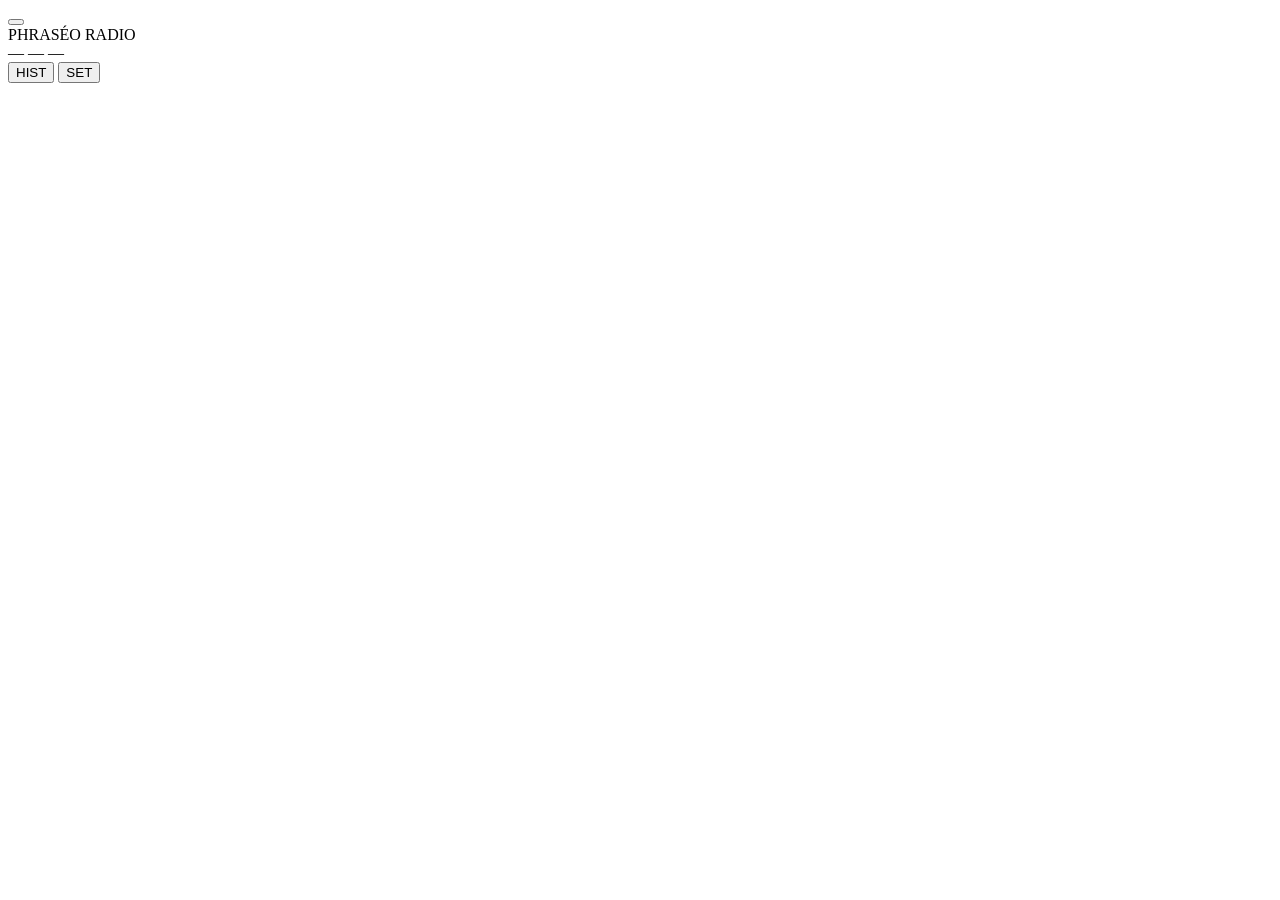
==== index.html @ 0544598f "Add files via upload" ====
<!DOCTYPE html>
<html lang="fr">
<head>
  <meta charset="utf-8">
  <meta name="viewport" content="width=device-width, initial-scale=1, viewport-fit=cover">
  <meta name="theme-color" content="#2B2F33">
  <meta name="apple-mobile-web-app-capable" content="yes">
  <meta name="apple-mobile-web-app-status-bar-style" content="black-translucent">
  <meta name="apple-mobile-web-app-title" content="Phraséo">
  <meta name="description" content="Entraînement à la phraséologie radio VFR (ATIS, AFIS, auto-information) selon le manuel DSNA.">
  <title>Phraséo Radio</title>
  <link rel="manifest" href="manifest.webmanifest">
  <link rel="apple-touch-icon" href="icons/apple-touch-icon.png">
  <link rel="icon" href="icons/icon-192.png">
  <link rel="preconnect" href="https://fonts.googleapis.com">
  <link rel="preconnect" href="https://fonts.gstatic.com" crossorigin>
  <link href="https://fonts.googleapis.com/css2?family=B612:wght@400;700&family=B612+Mono:wght@400;700&display=swap" rel="stylesheet">
  <link rel="stylesheet" href="css/style.css">
</head>
<body>
  <div class="app">
    <!-- Façade radio : toujours visible -->
    <header class="radio" id="radio">
      <div class="radio-top">
        <button class="knob" id="btn-home" aria-label="Retour aux exercices">
          <span class="knob-face"></span>
        </button>
        <div class="lcd" id="lcd" aria-live="polite">
          <div class="lcd-row lcd-main">
            <span id="lcd-station">PHRASÉO RADIO</span>
            <span class="lamp" id="lamp" aria-hidden="true"></span>
          </div>
          <div class="lcd-row lcd-sub">
            <span id="lcd-freq">— — —</span>
            <span id="lcd-info"></span>
            <span id="lcd-qnh"></span>
          </div>
        </div>
        <div class="radio-buttons">
          <button class="hw" id="btn-history" aria-label="Historique">HIST</button>
          <button class="hw" id="btn-settings" aria-label="Réglages">SET</button>
        </div>
      </div>
    </header>

    <main id="screen"></main>
  </div>

  <template id="tpl-home">
    <section class="home">
      <div class="setup">
        <div class="seg" role="radiogroup" aria-label="Langue">
          <button data-lang="fr" role="radio">Français</button>
          <button data-lang="en" role="radio">English</button>
        </div>
        <div class="seg" role="radiogroup" aria-label="Mode">
          <button data-mode="debutant" role="radio">Débutant</button>
          <button data-mode="experimente" role="radio">Expérimenté</button>
        </div>
        <p class="mode-help" id="mode-help"></p>
        <p class="mode-help" id="engine-line"></p>
      </div>
      <div id="notices"></div>
      <div id="scenario-list"></div>
      <p class="disclaimer">Pistes et fréquences des aérodromes sont indicatives : la référence reste la carte VAC du SIA. Phraséologie basée sur le Manuel DSNA, 10e édition (avril 2023).</p>
    </section>
  </template>

  <script type="module" src="js/app.js"></script>
</body>
</html>
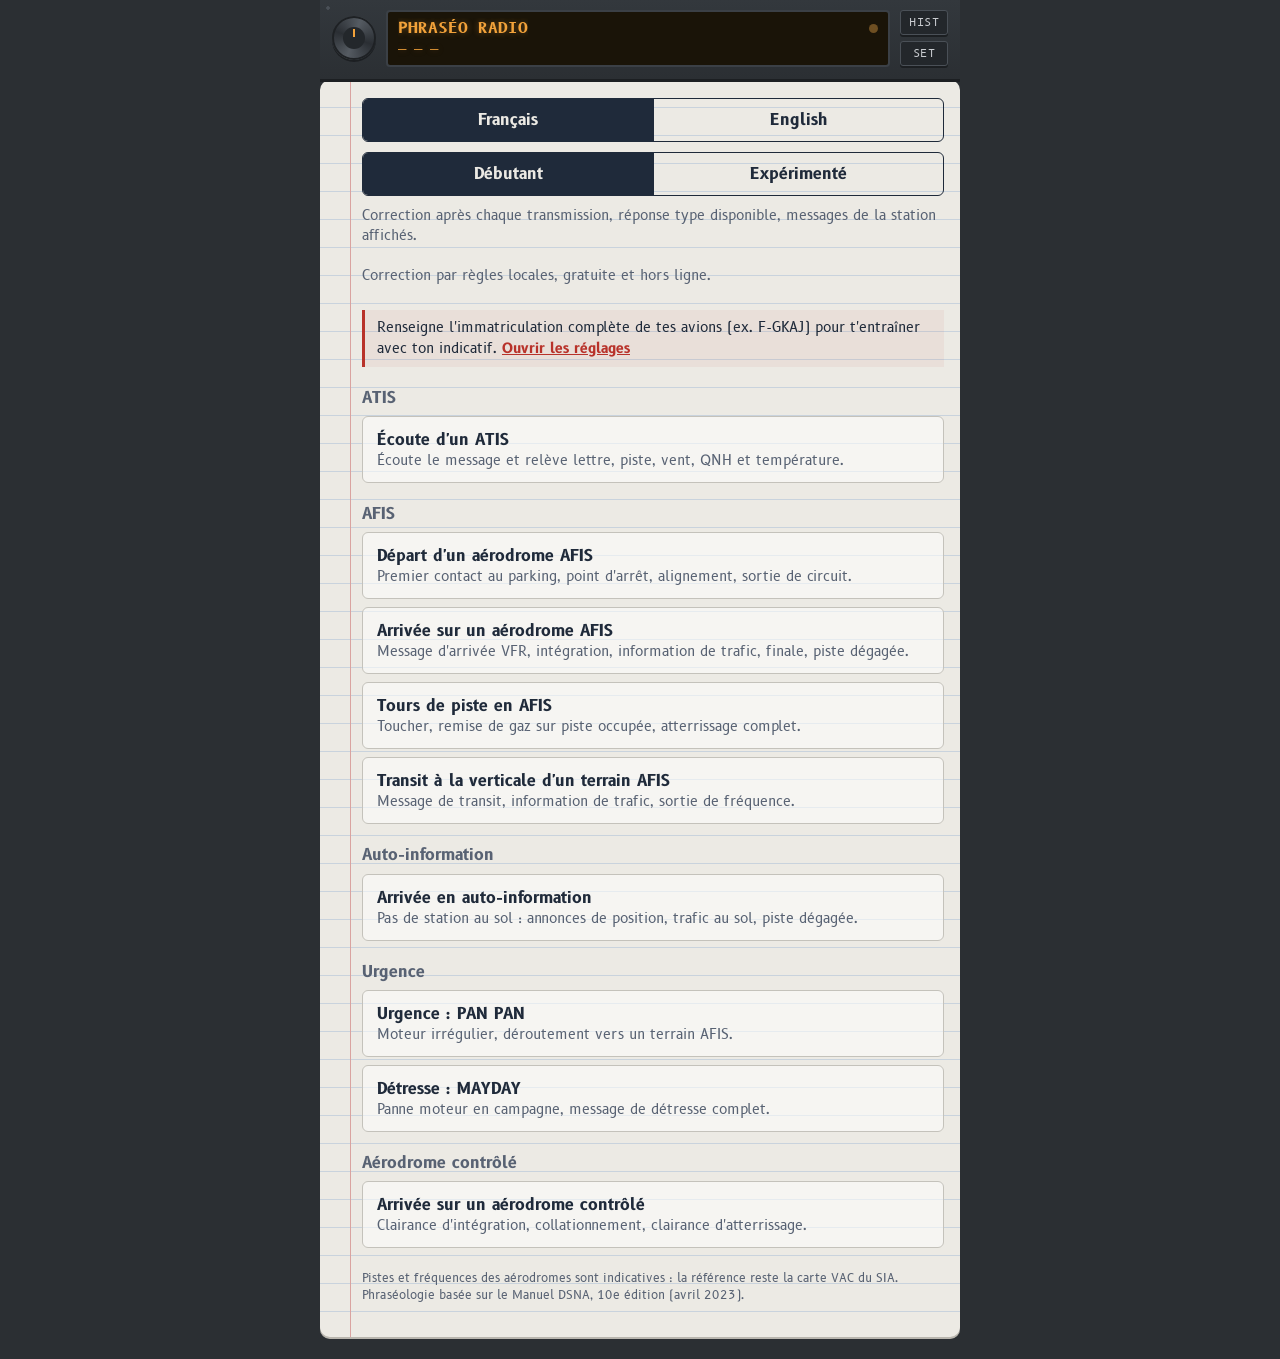
==== commit 5b4fe7ff: "Add files via upload" ====
--- a/index.html
+++ b/index.html
@@ -10,12 +10,12 @@
   <meta name="description" content="Entraînement à la phraséologie radio VFR (ATIS, AFIS, auto-information) selon le manuel DSNA.">
   <title>Phraséo Radio</title>
   <link rel="manifest" href="manifest.webmanifest">
-  <link rel="apple-touch-icon" href="icons/apple-touch-icon.png">
-  <link rel="icon" href="icons/icon-192.png">
+  <link rel="apple-touch-icon" href="apple-touch-icon.png">
+  <link rel="icon" href="icon-192.png">
   <link rel="preconnect" href="https://fonts.googleapis.com">
   <link rel="preconnect" href="https://fonts.gstatic.com" crossorigin>
   <link href="https://fonts.googleapis.com/css2?family=B612:wght@400;700&family=B612+Mono:wght@400;700&display=swap" rel="stylesheet">
-  <link rel="stylesheet" href="css/style.css">
+  <link rel="stylesheet" href="style.css">
 </head>
 <body>
   <div class="app">
@@ -66,6 +66,6 @@
     </section>
   </template>
 
-  <script type="module" src="js/app.js"></script>
+  <script type="module" src="app.js"></script>
 </body>
 </html>
--- a/style.css
+++ b/style.css
@@ -0,0 +1,248 @@
+/* Phraséo Radio — façade de radio VHF en haut, planchette de genou (kneeboard) en dessous.
+   Typo : B612 / B612 Mono, polices conçues pour les écrans de cockpit. */
+
+:root {
+  --panel: #2B2F33;
+  --panel-edge: #1C1F22;
+  --bezel: #3B4046;
+  --lcd-bg: #1A1408;
+  --lcd: #F2A23A;
+  --lcd-dim: #6E4F22;
+  --paper: #ECEAE4;
+  --paper-line: #C9D3DD;
+  --margin-line: #D9A3A0;
+  --ink: #1F2A3A;
+  --ink-soft: #586273;
+  --red: #B8322A;
+  --ok: #2E7448;
+  --warn: #9A6A12;
+  --font: 'B612', 'Avenir Next', 'Segoe UI', system-ui, sans-serif;
+  --mono: 'B612 Mono', 'SF Mono', Menlo, Consolas, monospace;
+  --safe-b: env(safe-area-inset-bottom, 0px);
+  --safe-t: env(safe-area-inset-top, 0px);
+}
+
+* { box-sizing: border-box; }
+html, body { margin: 0; height: 100%; }
+body {
+  background: var(--panel);
+  color: var(--ink);
+  font-family: var(--font);
+  font-size: 16px;
+  line-height: 1.45;
+  -webkit-font-smoothing: antialiased;
+  -webkit-tap-highlight-color: transparent;
+}
+button { font-family: inherit; font-size: inherit; color: inherit; cursor: pointer; }
+button:focus-visible, textarea:focus-visible, input:focus-visible, select:focus-visible {
+  outline: 2px solid var(--lcd); outline-offset: 2px;
+}
+
+.app { display: flex; flex-direction: column; min-height: 100%; max-width: 640px; margin: 0 auto; }
+
+/* ── Façade radio ─────────────────────────────────────────────── */
+.radio {
+  position: sticky; top: 0; z-index: 10;
+  padding: calc(var(--safe-t) + 10px) 12px 12px;
+  background:
+    radial-gradient(circle at 8px 8px, #4a5057 1.5px, transparent 2px) 0 0 / 100% 100% no-repeat,
+    linear-gradient(#33383d, var(--panel));
+  border-bottom: 3px solid var(--panel-edge);
+}
+.radio-top { display: grid; grid-template-columns: 44px 1fr auto; gap: 10px; align-items: center; }
+.knob {
+  width: 44px; height: 44px; border-radius: 50%; border: 0; padding: 0;
+  background: conic-gradient(from 20deg, #555b62, #2a2e33, #555b62, #2a2e33, #555b62);
+  box-shadow: 0 2px 0 var(--panel-edge), inset 0 0 0 2px #1e2124;
+}
+.knob-face { display: block; width: 22px; height: 22px; margin: 11px; border-radius: 50%; background: #23272b; position: relative; }
+.knob-face::after { content: ''; position: absolute; left: 10px; top: 2px; width: 2px; height: 8px; background: var(--lcd); }
+.lcd {
+  background: var(--lcd-bg);
+  border: 2px solid var(--bezel);
+  border-radius: 4px;
+  padding: 6px 10px;
+  font-family: var(--mono);
+  color: var(--lcd);
+  text-shadow: 0 0 6px rgba(242, 162, 58, .35);
+  min-width: 0;
+}
+.lcd-row { display: flex; gap: 12px; align-items: baseline; white-space: nowrap; overflow: hidden; }
+.lcd-main { font-size: 15px; font-weight: 700; justify-content: space-between; }
+.lcd-main span:first-child { overflow: hidden; text-overflow: ellipsis; }
+.lcd-sub { font-size: 13px; color: var(--lcd); opacity: .85; }
+.lcd-sub span:empty { display: none; }
+.lamp { flex: none; width: 9px; height: 9px; border-radius: 50%; background: var(--lcd-dim); }
+.lamp.rx { background: #64d27c; box-shadow: 0 0 8px #64d27c; }
+.lamp.tx { background: #ff5a4a; box-shadow: 0 0 8px #ff5a4a; }
+.radio-buttons { display: flex; flex-direction: column; gap: 6px; }
+.hw {
+  font-family: var(--mono); font-size: 11px; letter-spacing: .04em;
+  background: #23272b; color: #c9ccd0; border: 1px solid #4a5057; border-radius: 3px;
+  padding: 4px 8px; box-shadow: 0 2px 0 var(--panel-edge);
+}
+.hw:active { transform: translateY(1px); box-shadow: none; }
+
+/* ── Planchette ───────────────────────────────────────────────── */
+main {
+  flex: 1;
+  background:
+    linear-gradient(90deg, transparent 30px, var(--margin-line) 30px, var(--margin-line) 31px, transparent 31px),
+    repeating-linear-gradient(var(--paper) 0 27px, var(--paper-line) 27px 28px);
+  background-color: var(--paper);
+  padding: 18px 16px calc(24px + var(--safe-b)) 42px;
+  border-radius: 10px 10px 0 0;
+  margin-top: -2px;
+  box-shadow: 0 -2px 0 #b9b6ae inset;
+}
+
+h1, h2, h3 { font-weight: 700; line-height: 1.2; margin: 0; }
+h2 { font-size: 22px; margin-bottom: 4px; }
+h3 { font-size: 16px; margin: 22px 0 8px; color: var(--ink-soft); }
+p { margin: 0 0 10px; max-width: 70ch; }
+
+/* Accueil */
+.setup { display: grid; gap: 10px; margin-bottom: 14px; }
+.seg { display: grid; grid-template-columns: 1fr 1fr; border: 1.5px solid var(--ink); border-radius: 6px; overflow: hidden; }
+.seg button { border: 0; background: transparent; padding: 10px 6px; font-weight: 700; }
+.seg button + button { border-left: 1.5px solid var(--ink); }
+.seg button[aria-checked="true"] { background: var(--ink); color: var(--paper); }
+.mode-help { font-size: 14px; color: var(--ink-soft); }
+
+.notice {
+  border-left: 3px solid var(--red); background: rgba(184, 50, 42, .06);
+  padding: 8px 12px; margin-bottom: 12px; font-size: 14px;
+}
+.notice button { background: none; border: 0; padding: 0; color: var(--red); font-weight: 700; text-decoration: underline; }
+
+.scn {
+  display: block; width: 100%; text-align: left;
+  background: rgba(255, 255, 255, .55); border: 1px solid #c4c2bb; border-radius: 6px;
+  padding: 12px 14px; margin-bottom: 8px;
+}
+.scn:active { background: rgba(255, 255, 255, .9); }
+.scn strong { display: block; font-size: 16px; }
+.scn span { display: block; font-size: 14px; color: var(--ink-soft); }
+.scn .last { font-family: var(--mono); font-size: 12px; margin-top: 4px; color: var(--ink-soft); }
+.disclaimer { font-size: 12px; color: var(--ink-soft); margin-top: 22px; }
+
+/* Session : journal des échanges */
+.session-head { margin-bottom: 14px; }
+.session-head p { color: var(--ink-soft); font-size: 14px; margin: 2px 0 0; }
+.log { display: grid; gap: 12px; padding-bottom: 8px; }
+.msg { font-family: var(--mono); font-size: 15px; line-height: 1.5; }
+.msg .who { display: block; font-family: var(--font); font-size: 12px; color: var(--ink-soft); }
+.msg.station { padding-left: 10px; border-left: 3px solid var(--ink); }
+.msg.other { padding-left: 10px; border-left: 3px dashed var(--ink-soft); color: var(--ink-soft); }
+.msg.pilot { padding-left: 10px; border-left: 3px solid var(--lcd-dim); }
+.msg .hidden-text { color: var(--ink-soft); font-family: var(--font); font-size: 14px; }
+.msg .reveal { background: none; border: 0; padding: 0; color: var(--ink); text-decoration: underline; font-family: var(--font); font-size: 14px; }
+.atis-text { white-space: pre-line; }
+
+.sit {
+  background: rgba(255, 255, 255, .7); border: 1.5px solid var(--ink); border-radius: 6px;
+  padding: 10px 12px; font-size: 15px;
+}
+.sit .src { display: block; font-size: 12px; color: var(--ink-soft); margin-top: 4px; }
+.hint { margin-top: 8px; font-family: var(--mono); font-size: 14px; color: var(--ink-soft); }
+.hint[hidden] { display: none; }
+.link { background: none; border: 0; padding: 0; color: var(--ink); text-decoration: underline; font-size: 14px; }
+
+/* Correction au stylo rouge */
+.eval { border-radius: 6px; padding: 10px 12px; background: rgba(255, 255, 255, .75); border: 1px solid #c4c2bb; }
+.eval-head { display: flex; justify-content: space-between; align-items: baseline; gap: 8px; }
+.verdict { font-weight: 700; }
+.verdict.correct { color: var(--ok); }
+.verdict.acceptable { color: var(--warn); }
+.verdict.incorrect { color: var(--red); }
+.score { font-family: var(--mono); font-weight: 700; font-size: 18px; }
+.rb { display: flex; flex-wrap: wrap; gap: 6px; margin: 8px 0; }
+.rb span { font-family: var(--mono); font-size: 12px; padding: 2px 7px; border-radius: 3px; border: 1px solid currentColor; }
+.rb .ok { color: var(--ok); }
+.rb .ko { color: var(--red); }
+.err { margin: 8px 0 0; padding: 0; list-style: none; display: grid; gap: 8px; }
+.err li { font-size: 14px; border-left: 2px solid var(--red); padding-left: 8px; }
+.err li.mineure { border-left-color: var(--warn); }
+.err li.conseil { border-left-color: var(--ink-soft); }
+.err s { color: var(--red); text-decoration-thickness: 2px; font-family: var(--mono); }
+.err ins { text-decoration: none; color: var(--ok); font-family: var(--mono); font-weight: 700; }
+.err small { display: block; color: var(--ink-soft); }
+.fixed { font-family: var(--mono); font-size: 14px; margin-top: 10px; color: var(--ok); }
+.comment { font-size: 14px; color: var(--ink-soft); margin-top: 8px; }
+.local-tag { font-size: 12px; color: var(--warn); }
+
+/* Dock de transmission */
+.dock {
+  position: sticky; bottom: 0; margin: 12px -16px calc(-24px - var(--safe-b)) -42px;
+  padding: 12px 16px calc(14px + var(--safe-b));
+  background: var(--panel); color: #e8e6e1;
+  border-top: 3px solid var(--panel-edge);
+  display: grid; gap: 10px;
+}
+.dock textarea {
+  width: 100%; min-height: 64px; resize: vertical;
+  font-family: var(--mono); font-size: 15px;
+  background: var(--lcd-bg); color: var(--lcd); border: 2px solid var(--bezel); border-radius: 4px; padding: 8px;
+}
+.dock textarea::placeholder { color: var(--lcd-dim); }
+.dock-row { display: grid; grid-template-columns: 1fr auto; gap: 10px; align-items: center; }
+.ptt {
+  height: 64px; border-radius: 8px; border: 0;
+  background: linear-gradient(#3b4046, #2a2e33);
+  box-shadow: 0 4px 0 var(--panel-edge), inset 0 0 0 2px #4d535a;
+  color: #e8e6e1; font-weight: 700; font-size: 17px;
+  touch-action: none; user-select: none; -webkit-user-select: none;
+}
+.ptt.on { background: #7a1f19; box-shadow: 0 1px 0 var(--panel-edge), inset 0 0 0 2px #ff5a4a; transform: translateY(3px); }
+.ptt:disabled { opacity: .5; }
+.btn {
+  border-radius: 6px; padding: 12px 16px; font-weight: 700; border: 1.5px solid var(--ink);
+  background: transparent;
+}
+.btn.primary { background: var(--ink); color: var(--paper); }
+.dock .btn { border-color: var(--lcd); color: var(--lcd); }
+.dock .btn.primary { background: var(--lcd); color: var(--lcd-bg); }
+.btn:disabled { opacity: .45; }
+.actions { display: flex; flex-wrap: wrap; gap: 8px; }
+.dock-note { font-size: 12px; color: #a9adb2; margin: 0; }
+
+/* Quiz ATIS */
+.quiz { display: grid; gap: 10px; }
+.quiz label { display: grid; grid-template-columns: 120px 1fr auto; gap: 8px; align-items: center; font-size: 14px; }
+.quiz input { font-family: var(--mono); font-size: 16px; padding: 8px; border: 1.5px solid var(--ink); border-radius: 4px; background: #fff; min-width: 0; }
+.quiz .res { font-family: var(--mono); font-size: 13px; }
+.quiz .res.ok { color: var(--ok); }
+.quiz .res.ko { color: var(--red); }
+
+/* Réglages & historique */
+.form { display: grid; gap: 14px; }
+.field { display: grid; gap: 4px; }
+.field > span { font-size: 14px; font-weight: 700; }
+.field small { color: var(--ink-soft); font-size: 13px; }
+.field input, .field select {
+  font-family: var(--mono); font-size: 16px; padding: 10px; border: 1.5px solid var(--ink); border-radius: 4px; background: #fff; width: 100%;
+}
+.pair { display: grid; grid-template-columns: 1.3fr 1fr; gap: 8px; }
+.usage { font-family: var(--mono); font-size: 13px; }
+
+.hist-item { border-bottom: 1px solid #c4c2bb; padding: 10px 0; }
+.hist-item summary { list-style: none; display: grid; grid-template-columns: 1fr auto; gap: 8px; cursor: pointer; }
+.hist-item summary::-webkit-details-marker { display: none; }
+.hist-item .meta { font-size: 13px; color: var(--ink-soft); }
+.hist-item .score { font-size: 16px; }
+.recurring { margin: 0 0 6px; padding-left: 18px; }
+.recurring li { font-size: 14px; margin-bottom: 4px; }
+.bar { display: grid; grid-template-columns: 130px 1fr 32px; gap: 8px; align-items: center; font-size: 13px; margin-bottom: 4px; }
+.bar i { display: block; height: 8px; background: var(--red); border-radius: 2px; }
+.empty { color: var(--ink-soft); }
+
+.spinner { display: inline-block; width: 14px; height: 14px; border: 2px solid var(--ink-soft); border-top-color: transparent; border-radius: 50%; animation: spin .8s linear infinite; vertical-align: -2px; margin-right: 6px; }
+@keyframes spin { to { transform: rotate(360deg); } }
+
+@media (prefers-reduced-motion: reduce) {
+  .spinner { animation-duration: 2.4s; }
+  .ptt.on { transform: none; }
+}
+@media (min-width: 640px) {
+  main { border-radius: 10px; margin-bottom: 20px; }
+}
